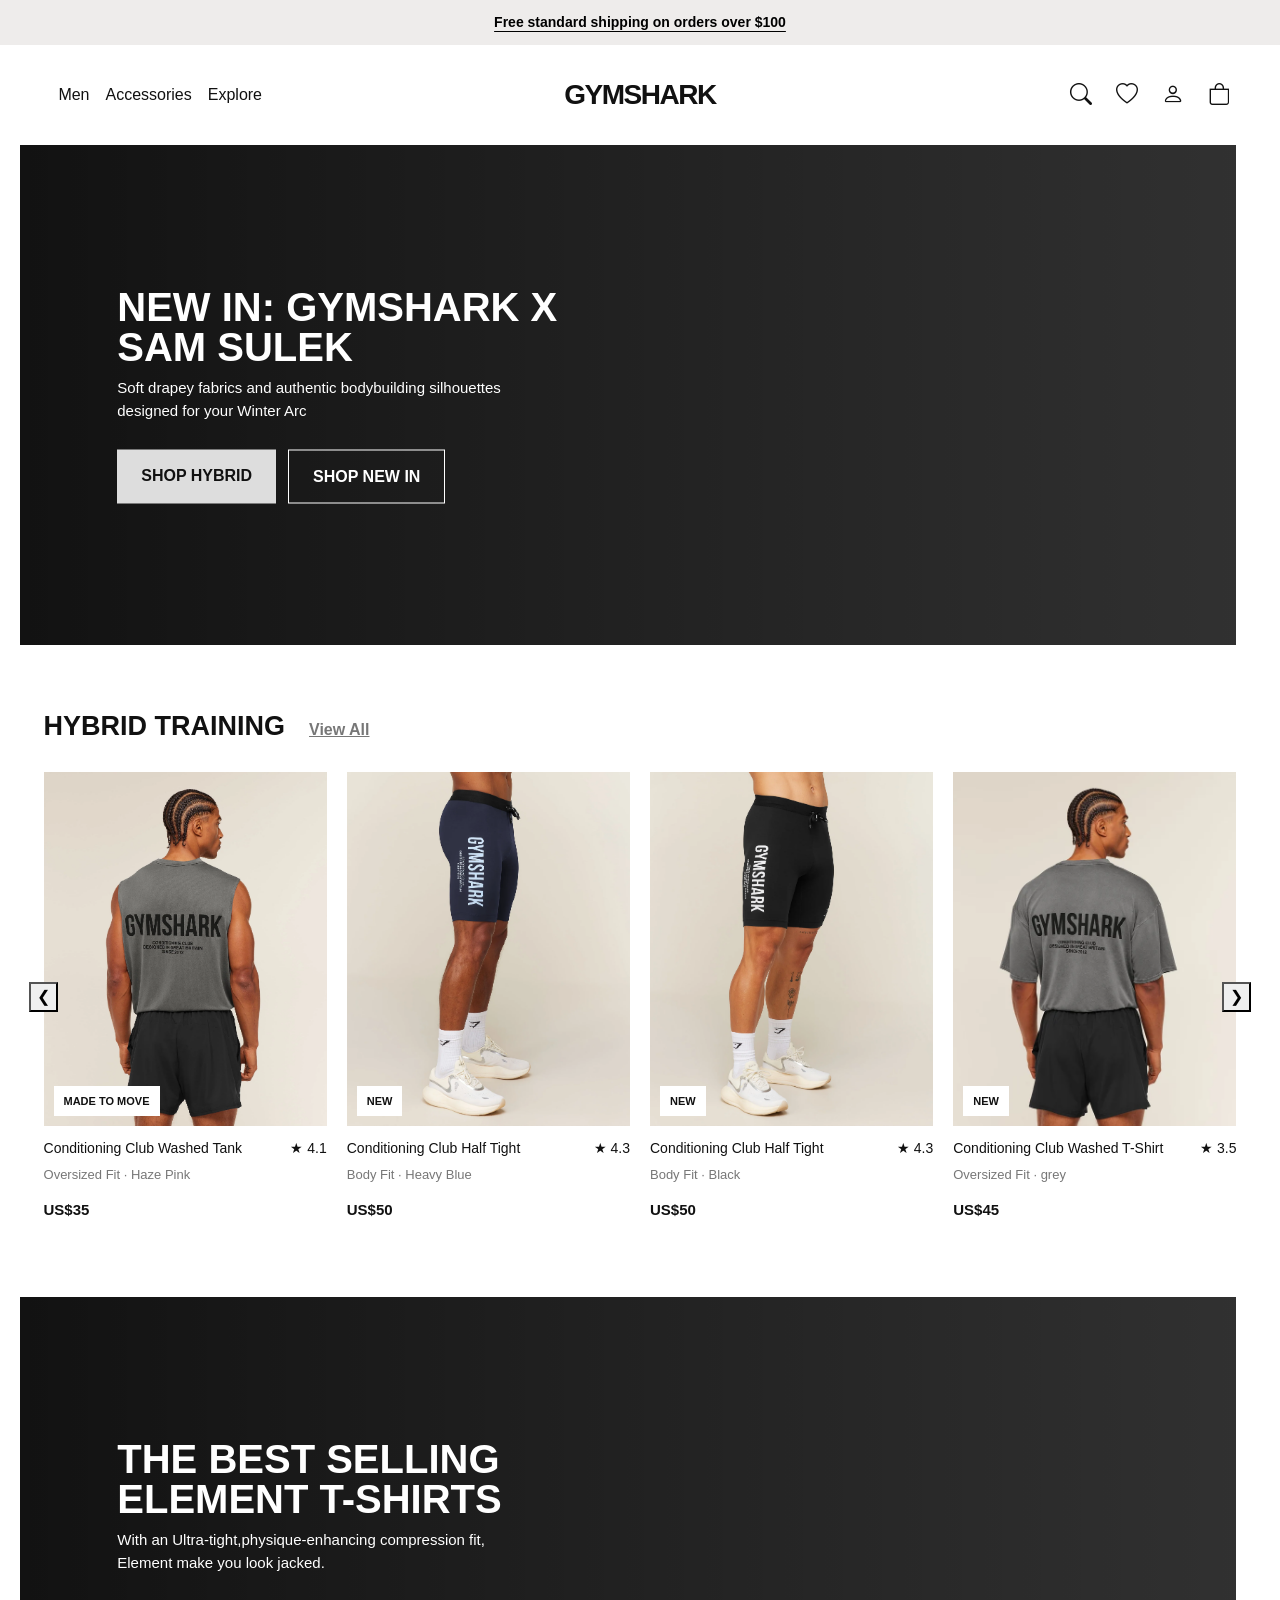
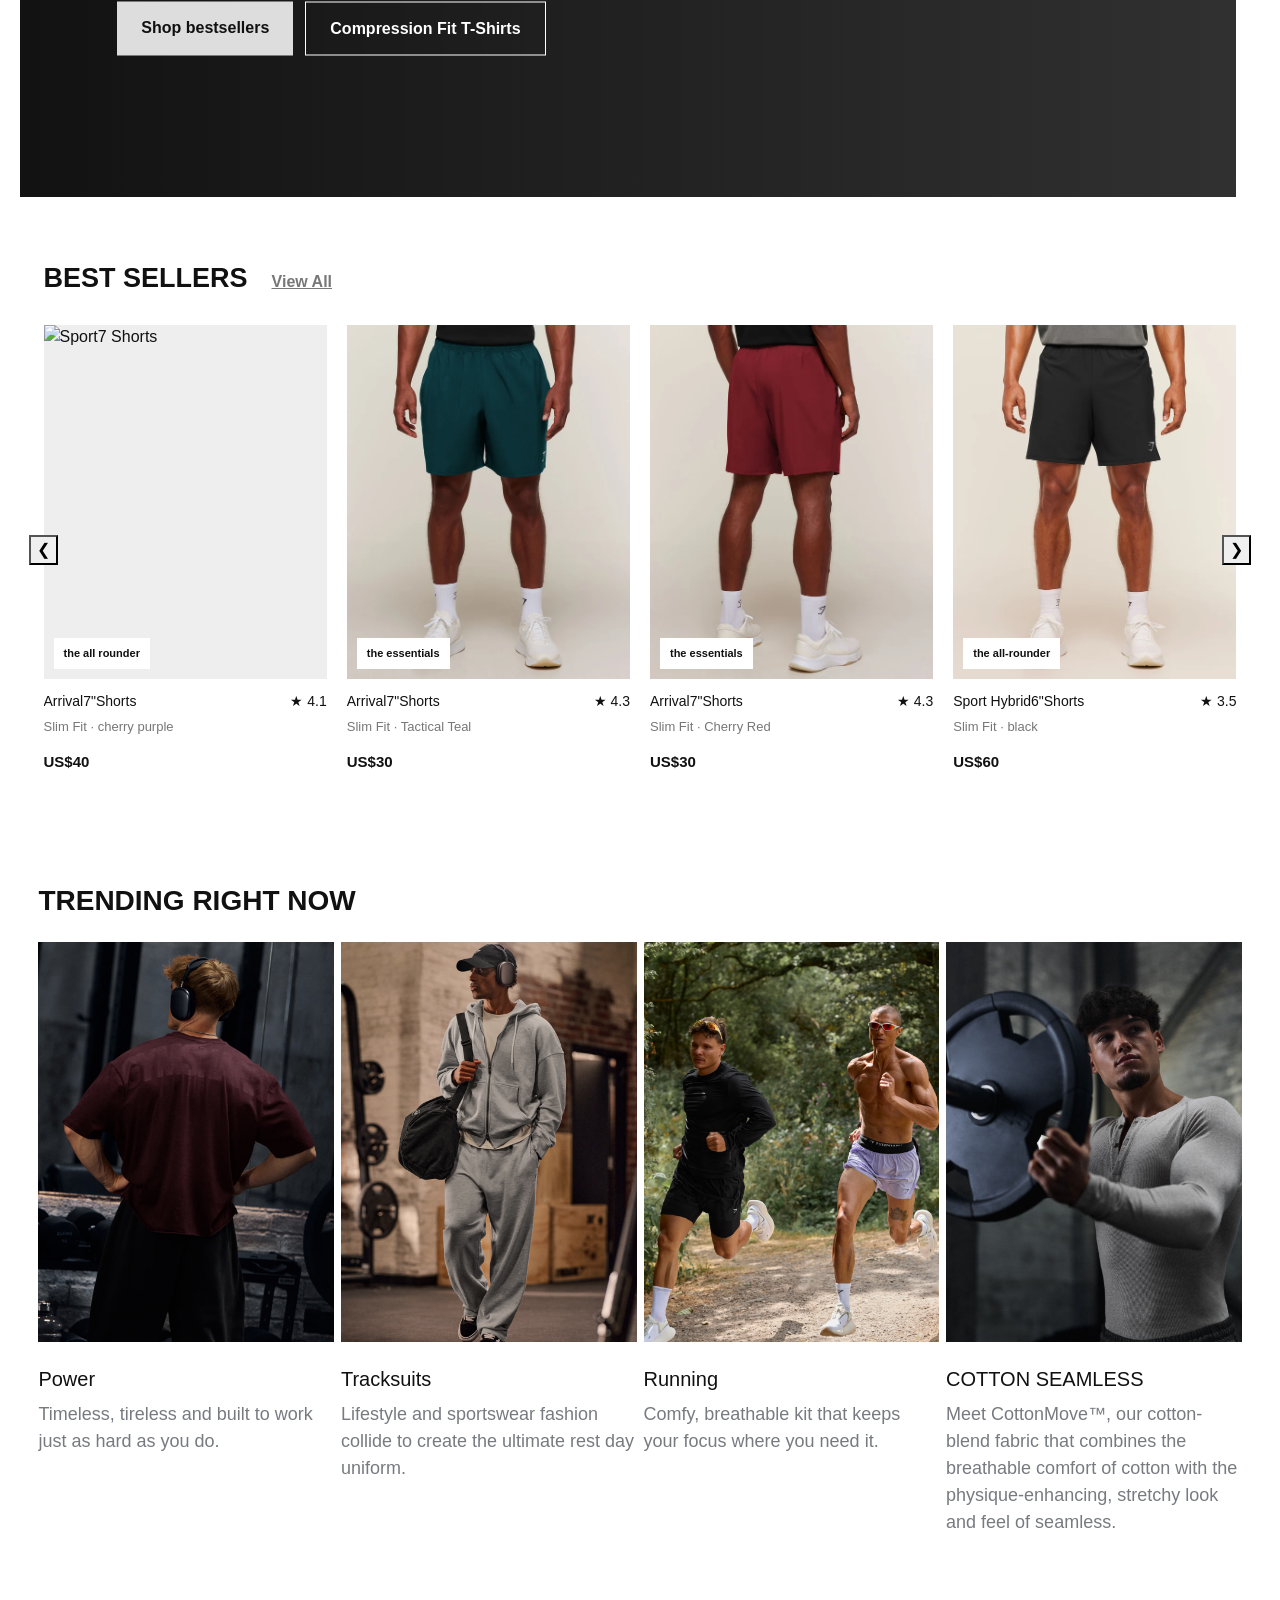
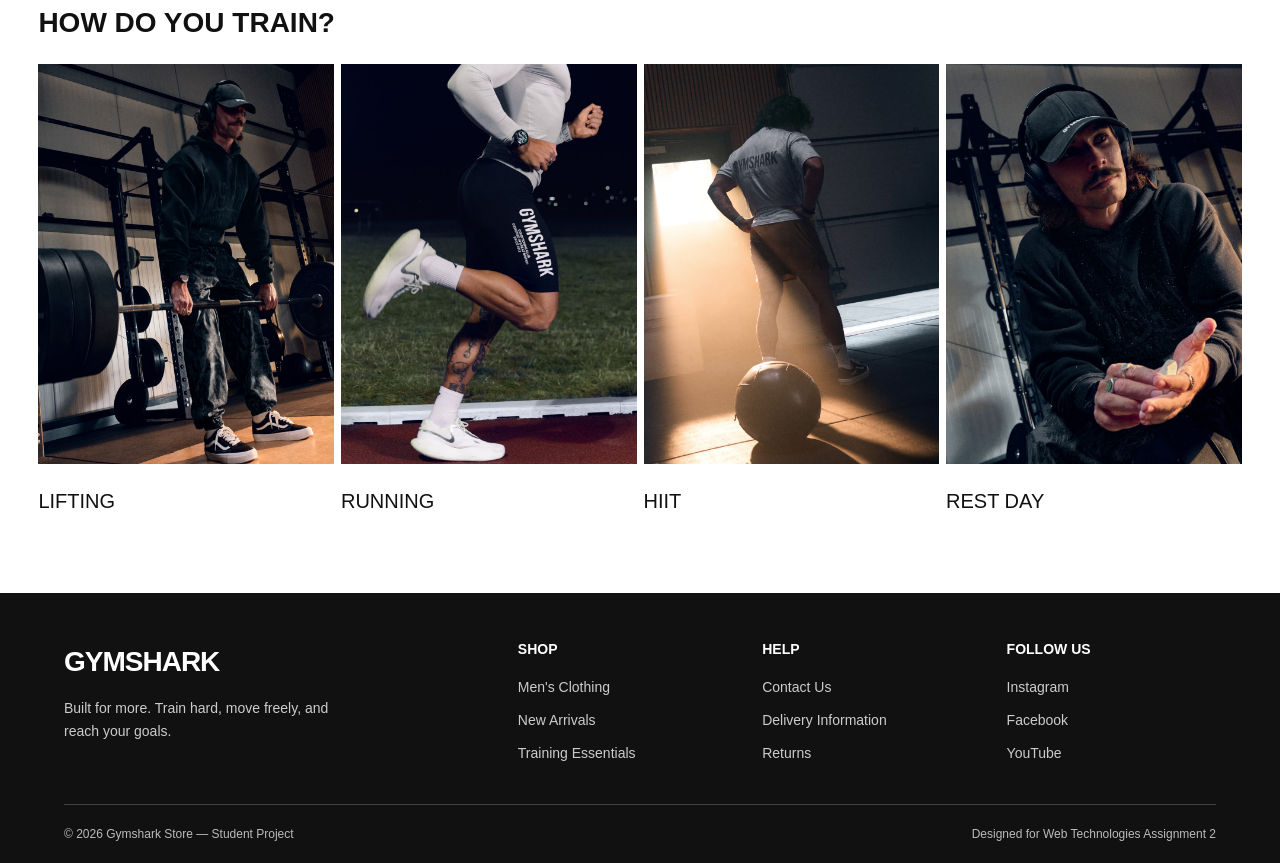
==== midterm/assignment-2/index.html @ ebf6a2c9 "midterm:baseline copy" ====
<!DOCTYPE html>
<html lang="en">
<head>
    <meta charset="UTF-8">
    <meta name="viewport" content="width=device-width, initial-scale=1.0">
    <title>Gymshark | Men's Training Clothing</title>

    <link rel="icon" type="image/png" href="images/logo.png">
    <link href="https://cdn.jsdelivr.net/npm/bootstrap@5.3.8/dist/css/bootstrap.min.css" rel="stylesheet">
    <link rel="stylesheet" href="https://cdn.jsdelivr.net/npm/bootstrap-icons@1.13.1/font/bootstrap-icons.min.css">
    <link rel="stylesheet" href="css/style.css">
</head>
<body>

    <div class="announcement-bar">
        <a href="#products">Free standard shipping on orders over $100</a>
    </div>
    
    <nav class="navbar navbar-expand-lg store-navbar">
        <div class="container-fluid navbar-layout">

            <button class="navbar-toggler menu-toggle" type="button"
                    data-bs-toggle="collapse" data-bs-target="#mainNavbar"
                    aria-controls="mainNavbar" aria-expanded="false"
                    aria-label="Toggle navigation">
                <span class="navbar-toggler-icon"></span>
            </button>

            <div class="collapse navbar-collapse nav-links" id="mainNavbar">
                <ul class="navbar-nav">
                    <li class="nav-item"><a class="nav-link" href="#products">Men</a></li>
                    <li class="nav-item"><a class="nav-link" href="#products">Accessories</a></li>
                    <li class="nav-item"><a class="nav-link" href="#footer">Explore</a></li>
                </ul>
            </div>

            <a class="navbar-brand store-logo" href="index.html">GYMSHARK</a>

            <div class="nav-icons">
                <a href="#products" aria-label="Search"><i class="bi bi-search"></i></a>
                <a href="#products" aria-label="Wishlist"><i class="bi bi-heart"></i></a>
                <a href="#footer" aria-label="Account"><i class="bi bi-person"></i></a>
                <a href="product.html" aria-label="Shopping bag"><i class="bi bi-bag"></i></a>
            </div>
        </div>
    </nav>


    <main>
        <section class="hero">
            <video class="hero-video" autoplay muted loop playsinline>
                 <source src="videos/Gymshark_Sam_Sulek_-_Hero_15s_-_2x3_-h264.mp4" type="video/mp4">
            </video>
            <div class="hero-content">
                <h1>NEW IN: GYMSHARK X SAM SULEK</h1>
                <p>Soft drapey fabrics and authentic bodybuilding silhouettes<br>designed for your Winter Arc</p>
                <div class="hero-buttons">
                    <a href="#products" class="hero-button">SHOP HYBRID</a>
                    <a href="#products" class="hero-button2">SHOP NEW IN</a>
                </div>
            </div>
        </section>

        <section class="hybrid-section" id="products">
            <div class="hybrid-heading">
                <div class="hybrid-title">
                    <h2>HYBRID TRAINING</h2>
                    <a href="#products">View All</a>
                </div>
            </div>
        <div class = "carousel-container">
            <button class="left-arrow"aria-label="previous products">
                &#10094;
                </button>
            <div class="hybrid-products">
                <article class="product-card">
                    <a href="product.html" class="product-link">
                        <div class="product-image">
                            <img src="images/product1.webp" alt="Men's training tank">
                            <span class="product-badge">MADE TO MOVE</span>
                        </div>
                        <div class="product-info">
                            <div class="product-name"><span>Conditioning Club Washed Tank</span><span>★ 4.1</span></div>
                            <p>Oversized Fit · Haze Pink</p>
                            <strong>US$35</strong>
                        </div>
                    </a>
                </article>

                <article class="product-card">
                    <a href="product.html" class="product-link">
                        <div class="product-image">
                            <img src="images/product3.webp" alt="Men's training shorts">
                            <span class="product-badge">NEW</span>
                        </div>
                        <div class="product-info">
                            <div class="product-name"><span>Conditioning Club Half Tight</span><span>★ 4.3</span></div>
                            <p>Body Fit · Heavy Blue</p>
                            <strong>US$50</strong>
                        </div>
                    </a>
                </article>

                <article class="product-card">
                    <a href="product.html" class="product-link">
                        <div class="product-image">
                            <img src="images/product2.webp" alt="Men's black training shorts">
                            <span class="product-badge">NEW</span>
                        </div>
                        <div class="product-info">
                            <div class="product-name"><span>Conditioning Club Half Tight</span><span>★ 4.3</span></div>
                            <p>Body Fit · Black</p>
                            <strong>US$50</strong>
                        </div>
                    </a>
                </article>

                <article class="product-card">
                    <a href="product.html" class="product-link">
                        <div class="product-image">
                            <img src="images/product4.webp" alt="Men's training T-shirt">
                            <span class="product-badge">NEW</span>
                        </div>
                        <div class="product-info">
                            <div class="product-name"><span>Conditioning Club Washed T-Shirt</span><span>★ 3.5</span></div>
                            <p>Oversized Fit · grey</p>
                            <strong>US$45</strong>
                        </div>
                    </a>
                </article>

                <article class="product-card">
                    <a href="product.html" class="product-link">
                        <div class="product-image">
                            <img src="images/product5.webp" alt="Men's long sleeve training shirt">
                            <span class="product-badge">NEW</span>
                        </div>
                        <div class="product-info">
                            <div class="product-name"><span>Conditioning Club Long Sleeve</span><span>★ 4.0</span></div>
                            <p>Oversized Fit · Strong pink</p>
                            <strong>US$50</strong>
                        </div>
                    </a>
                </article>

                <article class="product-card">
                    <a href="product.html" class="product-link">
                        <div class="product-image">
                            <img src="images/product6.webp" alt="Men's training hoodie">
                            <span class="product-badge">BESTSELLER</span>
                        </div>
                        <div class="product-info">
                            <div class="product-name"><span>Everyday Training Hoodie</span><span>★ 4.5</span></div>
                            <p>Regular Fit · Blue</p>
                            <strong>US$60</strong>
                        </div>
                    </a>
                </article>

                <article class="product-card">
                    <a href="product.html" class="product-link">
                        <div class="product-image">
                            <img src="images/product7.webp" alt="Men's training joggers">
                            <span class="product-badge">NEW</span>
                        </div>
                        <div class="product-info">
                            <div class="product-name"><span>Rest Day Training Joggers</span><span>★ 4.2</span></div>
                            <p>Slim Fit · Sand</p>
                            <strong>US$55</strong>
                        </div>
                    </a>
                </article>

                <article class="product-card">
                    <a href="product.html" class="product-link">
                        <div class="product-image">
                            <img src="images/product8.webp" alt="Men's performance training top">
                            <span class="product-badge">NEW</span>
                        </div>
                        <div class="product-info">
                            <div class="product-name"><span>Performance Training Top</span><span>★ 4.4</span></div>
                            <p>Regular Fit · Charcoal</p>
                            <strong>US$40</strong>
                        </div>
                    </a>
                </article>
            </div>
            <button class = "right-arrow" aria-label="Next products">
                &#10095;
            </button>
        </div>
        </section>

        <section class="hero">
            <video class="hero-video" autoplay muted loop playsinline>
                 <source src="videos/NOVEMBER_BEST_SELLERS_VID_5_13s__MOBILE_BANNER.mp4"video/mp4">
            </video>
            <div class="hero-content">
                <h1>THE BEST SELLING ELEMENT T-SHIRTS</h1>
                <p>With an Ultra-tight,physique-enhancing compression fit,<br>Element make you look jacked.</p>
                <div class="hero-buttons">
                    <a href="#products" class="hero-button">Shop bestsellers</a>
                    <a href="#products" class="hero-button2">Compression Fit T-Shirts</a>
                </div>
            </div>
        </section>

        <section class="hybrid-section" id="products">
            <div class="hybrid-heading">
                <div class="hybrid-title">
                    <h2>BEST SELLERS</h2>
                    <a href="#products">View All</a>
                </div>
            </div>
        <div class = "carousel-container">
            <button class="left-arrow"aria-label="previous products">
                &#10094;
                </button>
            <div class="hybrid-products">
                <article class="product-card">
                    <a href="product.html" class="product-link">
                        <div class="product-image">
                            <img src="images/C2product1.webp" alt="Sport7 Shorts">
                            <span class="product-badge">the all rounder</span>
                        </div>
                        <div class="product-info">
                            <div class="product-name"><span>Arrival7"Shorts</span><span>★ 4.1</span></div>
                            <p>Slim Fit · cherry purple</p>
                            <strong>US$40</strong>
                        </div>
                    </a>
                </article>

                <article class="product-card">
                    <a href="product.html" class="product-link">
                        <div class="product-image">
                            <img src="images/c2product2.webp" alt="Arrival7 shorts">
                            <span class="product-badge">the essentials</span>
                        </div>
                        <div class="product-info">
                            <div class="product-name"><span>Arrival7"Shorts</span><span>★ 4.3</span></div>
                            <p>Slim Fit · Tactical Teal</p>
                            <strong>US$30</strong>
                        </div>
                    </a>
                </article>

                <article class="product-card">
                    <a href="product.html" class="product-link">
                        <div class="product-image">
                            <img src="images/c2product3.webp" alt="Men's red training shorts">
                            <span class="product-badge">the essentials</span>
                        </div>
                        <div class="product-info">
                            <div class="product-name"><span>Arrival7"Shorts</span><span>★ 4.3</span></div>
                            <p>Slim Fit · Cherry Red</p>
                            <strong>US$30</strong>
                        </div>
                    </a>
                </article>

                <article class="product-card">
                    <a href="product.html" class="product-link">
                        <div class="product-image">
                            <img src="images/c2product4.webp" alt="Men's black shorts">
                            <span class="product-badge">the all-rounder</span>
                        </div>
                        <div class="product-info">
                            <div class="product-name"><span>Sport Hybrid6"Shorts</span><span>★ 3.5</span></div>
                            <p>Slim Fit · black</p>
                            <strong>US$60</strong>
                        </div>
                    </a>
                </article>

                <article class="product-card">
                    <a href="product.html" class="product-link">
                        <div class="product-image">
                            <img src="images/c2product5.webp" alt="Men's long sleeve training shirt">
                            <span class="product-badge">max airflow</span>
                        </div>
                        <div class="product-info">
                            <div class="product-name"><span>Conditioning Club 4"Shorts</span><span>★ 4.0</span></div>
                            <p>Slim Fit · Black</p>
                            <strong>US$55</strong>
                        </div>
                    </a>
                </article>

                <article class="product-card">
                    <a href="product.html" class="product-link">
                        <div class="product-image">
                            <img src="images/c2product6.webp" alt="Men's training shirt">
                            <span class="product-badge">for running</span>
                        </div>
                        <div class="product-info">
                            <div class="product-name"><span>Running T-Shirt</span><span>★ 4.5</span></div>
                            <p>Regular Fit · Black</p>
                            <strong>US$60</strong>
                        </div>
                    </a>
                </article>

                <article class="product-card">
                    <a href="product.html" class="product-link">
                        <div class="product-image">
                            <img src="images/c2product7.webp" alt="Men's training tank">
                            <span class="product-badge">Made for Lifting</span>
                        </div>
                        <div class="product-info">
                            <div class="product-name"><span>Geo Seamless Tank</span><span>★ 4.2</span></div>
                            <p>Slim Fit · Black</p>
                            <strong>US$40</strong>
                        </div>
                    </a>
                </article>

                <article class="product-card">
                    <a href="product.html" class="product-link">
                        <div class="product-image">
                            <img src="images/c2product8.webp" alt="Men's performance training top">
                            <span class="product-badge">NEW</span>
                        </div>
                        <div class="product-info">
                            <div class="product-name"><span>Train T-Shirt</span><span>★ 4.4</span></div>
                            <p>Boxy Fit · White</p>
                            <strong>US$30</strong>
                        </div>
                    </a>
                </article>
            </div>
            <button class = "right-arrow" aria-label="Next products">
                &#10095;
            </button>
        </div>
        </section>

        
        <section class="trending-section">
            <h2>TRENDING RIGHT NOW</h2>
        
            <div class="trending-grid">
                <div class="trending-card">
                    <img src="images/c3img1.avif" alt="Gym training">
                    <h3>Power</h3>
                    <p>Timeless, tireless and built to work just as hard as you do.</p>
                </div>
            
                <div class="trending-card">
                    <img src="images/c3img2.avif" alt="Tracksuit outfit">
                    <h3>Tracksuits</h3>
                    <p>Lifestyle and sportswear fashion collide to create the ultimate rest day uniform.</p>
                </div>
            
                <div class="trending-card">
                    <img src="images/c3img3.avif" alt="Running outdoors">
                    <h3>Running</h3>
                    <p>Comfy, breathable kit that keeps your focus where you need it.</p>
                </div>
            
                <div class="trending-card">
                    <img src="images/c3img4.avif" alt="Seamless training clothes">
                    <h3>COTTON SEAMLESS</h3>
                    <p>Meet CottonMove™, our cotton-blend fabric that combines the breathable comfort of cotton with the physique-enhancing,
                     stretchy look and feel of seamless.</p>
                </div>
            </div>
        </section>

                <section class="trending-section">
            <h2>HOW DO YOU TRAIN?</h2>
        
            <div class="trending-grid">
                <div class="trending-card">
                    <img src="images/c4img1.avif" alt="Gym training">
                    <h3>LIFTING</h3>
                </div>
            
                <div class="trending-card">
                    <img src="images/c4img2.avif" alt="Tracksuit outfit">
                    <h3>RUNNING</h3>
            
                </div>
            
                <div class="trending-card">
                    <img src="images/c4img3.avif" alt="soccer player">
                    <h3>HIIT</h3>
                    
                </div>
            
                <div class="trending-card">
                    <img src="images/c4img4.avif" alt="Seamless training clothes">
                    <h3>REST DAY</h3>
                    
                </div>
            </div>
        </section>
    </main>

    <footer class="site-footer" id="footer">
        <div class="footer-top">
            <div class="footer-brand">
                <a href="index.html" class="footer-logo">GYMSHARK</a>
                <p>Built for more. Train hard, move freely, and reach your goals.</p>
            </div>

            <div class="footer-column">
                <h3>SHOP</h3>
                <a href="#products">Men's Clothing</a>
                <a href="#products">New Arrivals</a>
                <a href="#products">Training Essentials</a>
            </div>

            <div class="footer-column">
                <h3>HELP</h3>
                <a href="#footer">Contact Us</a>
                <a href="#footer">Delivery Information</a>
                <a href="#footer">Returns</a>
            </div>

            <div class="footer-column">
                <h3>FOLLOW US</h3>
                <a href="https://www.instagram.com/gymshark/" target="_blank" rel="noopener noreferrer">Instagram</a>
                <a href="https://www.facebook.com/Gymshark/" target="_blank" rel="noopener noreferrer">Facebook</a>
                <a href="https://www.youtube.com/user/GymSharkTV" target="_blank" rel="noopener noreferrer">YouTube</a>
            </div>
        </div>

        <div class="footer-bottom">
            <span>© 2026 Gymshark Store — Student Project</span>
            <span>Designed for Web Technologies Assignment 2</span>
        </div>
    </footer>

    <script src="https://cdn.jsdelivr.net/npm/bootstrap@5.3.8/dist/js/bootstrap.bundle.min.js"></script>
    <script src="js/script.js"></script>
</body>
</html>
---- midterm/assignment-2/css/style.css ----
/* General */
* { box-sizing: border-box; }

body {
    margin: 0;
    font-family: Arial, Helvetica, sans-serif;
    color: #111;
}

a { color: inherit; }
img { max-width: 100%; }

/* Announcement bar */
.announcement-bar {
    padding: 12px 10px;
    background: #eeeceb;
    text-align: center;
    font-size: 14px;
    font-weight: 600;
   
}

.announcement-bar a {
    color: #000;
    text-underline-offset: 4px;
}

/* Navbar */


.store-navbar {
    position: relative;
    z-index: 10;
    min-height: 100px;
    padding: 0 3%;
    background: #fff;
}

.navbar-layout {
    position: relative;
    display: flex;
    align-items: center;
    justify-content: space-between;
    min-height: 100px;
}

.nav-links, .nav-icons { flex: 1; }

.store-navbar .nav-link {
    padding: 12px 14px;
    color: #111;
    font-size: 16px;
    font-weight: 500;
}

.store-navbar .nav-link:hover { text-decoration: underline; }

.store-logo {
    position: absolute;
    left: 50%;
    margin: 0;
    transform: translateX(-50%);
    color: #111;
    font-size: 28px;
    font-weight: 900;
    letter-spacing: -1.5px;
}

.nav-icons {
    display: flex;
    align-items: center;
    justify-content: flex-end;
    gap: 24px;
}

.nav-icons a {
    color: #111;
    font-size: 22px;
    line-height: 1;
}

.menu-toggle {
    padding: 5px;
    border: none;
    box-shadow: none !important;
}

/* Hero */
.hero {
    position: relative;
    width: 95%;
    height: 500px;
    overflow: hidden;
    background: #333;
    margin: 0 20px;
    margin-bottom: 20px;
}

.hero-image, .hero-video {
    position: absolute;
    inset: 0;
    display: block;
    width: 100%;
    height: 100%;
    object-fit: cover;
}

.hero-image { object-position: center; }
.hero-video { object-position: center 30%; }

.hero::after {
    position: absolute;
    z-index: 1;
    inset: 0;
    content: "";
    background: linear-gradient(90deg, rgba(0, 0, 0, 0.65), rgba(0, 0, 0, 0.05));
    pointer-events: none;
}

.hero-content {
    position: absolute;
    z-index: 2;
    top: 50%;
    left: 8%;
    max-width: 520px;
    transform: translateY(-50%);
    color: #fff;
}

.hero-content h1 {
    margin-bottom: 10px;
    font-size: clamp(35px, 5vw, 40px);
    font-weight: 900;
    line-height: 1;
}

.hero-content p {
    margin-bottom: 28px;
    font-size: 15px;
}

.hero-buttons {
    display: flex;
    flex-wrap: wrap;
    gap: 12px;
}

.hero-button {
    display: inline-block;
    padding: 14px 24px;
    background: #ffffff;
    color: #101010;
    text-align: center;
    text-decoration: none;
    font-weight: 700;
    transition: background-color 0.2s;
}
.hero-button2 {
    display: inline-block;
    border-color: #eee;
    border: 1px solid white;
    padding: 14px 24px;
    background: #ffffff00;
    color: #ffffff;
    text-align: center;
    text-decoration: none;
    font-weight: 700;
    transition: background-color 0.2s;
}
.hero-button,.hero-button2:hover {
    background: #ddd;
    color: #111;
}

/* Product carousel */
.hybrid-section { padding: 45px 3.4%;margin-bottom: 30px; }

.hybrid-heading {
    display: flex;
    align-items: center;
    justify-content: space-between;
    margin-bottom: 30px;
}

.hybrid-title {
    display: flex;
    align-items: baseline;
    gap: 24px;
}

.hybrid-title h2 {
    margin: 0;
    font-size: 27px;
    font-weight: 800;
}

.hybrid-title a {
    color: #777;
    font-size: 16px;
    font-weight: 600;
    text-decoration: underline;
}

.carousel-container { position: relative; }

.hybrid-products {
    display: grid;
    grid-auto-flow: column;
    grid-auto-columns: calc((100% - 60px) / 4);
    gap: 20px;
    overflow-x: auto;
    scroll-behavior: smooth;
    scroll-snap-type: x mandatory;
    scrollbar-width: none;
}

.hybrid-products::-webkit-scrollbar { display: none; }

.product-card {
    min-width: 0;
    scroll-snap-align: start;
}

.left-arrow, .right-arrow {
    position: absolute;
    top: 50%;
    z-index: 3;
    transform: translateY(-50%);
}

.left-arrow { left: -15px; }
.right-arrow { right: -15px; }

/* Product cards */
.product-link {
    display: block;
    color: inherit;
    text-decoration: none;
}

.product-image {
    position: relative;
    overflow: hidden;
    background: #eee;
}

.product-image img {
    display: block;
    width: 100%;
    aspect-ratio: 4 / 5;
    object-fit: cover;
    transition: transform 0.3s;
}

.product-link:hover .product-image img { transform: scale(1.03); }

.product-badge {
    position: absolute;
    bottom: 10px;
    left: 10px;
    padding: 7px 10px;
    background: #fff;
    color: #111;
    font-size: 11px;
    font-weight: 700;
}

.product-info { padding-top: 12px; }

.product-name {
    display: flex;
    align-items: flex-start;
    justify-content: space-between;
    gap: 8px;
    font-size: 14px;
    line-height: 1.45;
}

.product-name span:last-child { white-space: nowrap; }

.product-info p {
    margin: 6px 0 14px;
    color: #777;
    font-size: 13px;
    line-height: 1.5;
}

.product-info strong {
    font-size: 15px;
    font-weight: 700;
}
/* Trending section*/

.trending-section {
    padding: 35px 3%;
}

.trending-section h2 {
    font-size: 28px;
    font-weight: 700;
    margin-bottom: 24px;
}

.trending-grid {
    display: grid;
    grid-template-columns: repeat(4, 1fr);
    gap: 7px;
}

.trending-card img {
    width: 100%;
    height: 400px;
    object-fit: cover;
    display: block;
}

.trending-card h3 {
    font-size: 20px;
    margin-top: 25px;
    margin-bottom: 10px;
}

.trending-card p {
    font-size: 18px;
    font-weight: 500;
    color: #777b80;
    line-height: 1.5;
    margin: 0;
}

@media (max-width: 768px) {
    .trending-grid {
        grid-template-columns: repeat(2, 1fr);
        gap: 20px 10px;
    }

    .trending-card img {
        height: 350px;
    }

    .trending-section h2 {
        font-size: 23px;
    }

    .trending-card h3 {
        font-size: 17px;
        margin-top: 12px;
    }

    .trending-card p {
        font-size: 14px;
    }
}


/* Footer */
.site-footer {
    margin-top: 35px;
    padding: 48px 5% 20px;
    background: #111;
    color: #fff;
}

.footer-top {
    display: grid;
    grid-template-columns: 2fr 1fr 1fr 1fr;
    gap: 35px;
    padding-bottom: 40px;
}

.footer-logo {
    display: inline-block;
    margin-bottom: 14px;
    color: #fff;
    font-size: 28px;
    font-weight: 900;
    letter-spacing: -1px;
    text-decoration: none;
}

.footer-brand p {
    max-width: 300px;
    color: #ccc;
    font-size: 14px;
    line-height: 1.7;
}

.footer-column {
    display: flex;
    flex-direction: column;
    align-items: flex-start;
    gap: 12px;
}

.footer-column h3 {
    margin: 0 0 8px;
    font-size: 14px;
    font-weight: 800;
}

.footer-column a {
    color: #ccc;
    font-size: 14px;
    text-decoration: none;
}

.footer-column a:hover {
    color: #fff;
    text-decoration: underline;
}

.footer-bottom {
    display: flex;
    justify-content: space-between;
    gap: 15px;
    padding-top: 20px;
    border-top: 1px solid #444;
    color: #bbb;
    font-size: 12px;
}

/* Product detail page */
.product-detail {
    max-width: 1400px;
    margin: 0 auto;
    padding: 25px 5% 60px;
    margin-bottom: 30px;
}

.product-breadcrumb {
    margin-bottom: 25px;
    color: #777;
    font-size: 13px;
}

.product-breadcrumb a {
    color: #555;
    text-decoration: none;
}

.product-breadcrumb a:hover { text-decoration: underline; }

.detail-layout {
    display: grid;
    grid-template-columns: minmax(0, 1.2fr) minmax(300px, 0.8fr);
    align-items: start;
    gap: 6%;
}

.detail-image img {
    display: block;
    width: 100%;
    height: auto;
    background: #eee;
}

.detail-info { padding-top: 10px; }

.detail-label {
    font-size: 12px;
    font-weight: 700;
    letter-spacing: 1px;
}

.detail-info h1 {
    margin: 12px 0;
    font-size: clamp(27px, 3vw, 38px);
    font-weight: 800;
    line-height: 1.15;
}

.detail-rating {
    margin: 15px 0;
    font-size: 14px;
}

.detail-rating span { color: #777; }

.detail-price {
    margin: 18px 0;
    font-size: 21px;
    font-weight: 700;
}

.detail-description {
    color: #555;
    font-size: 15px;
    line-height: 1.7;
}

.detail-option { margin-top: 28px; }

.detail-option label {
    display: block;
    margin-bottom: 10px;
    font-size: 14px;
    font-weight: 700;
}

.detail-option select {
    padding: 13px;
    border-radius: 0;
}

.detail-cart-button {
    width: 100%;
    margin-top: 18px;
    padding: 16px;
    border: 1px solid #111;
    background: #111;
    color: #fff;
    font-weight: 700;
    cursor: pointer;
}

.detail-cart-button:hover { background: #333; }

.detail-benefits {
    margin-top: 25px;
    padding-top: 18px;
    border-top: 1px solid #ddd;
}

.detail-benefits p {
    margin-bottom: 14px;
    font-size: 14px;
}

.detail-benefits i { margin-right: 10px; }

.detail-description-block {
    margin-top: 30px;
    padding-top: 20px;
    border-top: 1px solid #ddd;
}

.detail-description-block h2 {
    font-size: 19px;
    font-weight: 800;
}

.detail-description-block p {
    color: #555;
    font-size: 14px;
    line-height: 1.7;
}

/* Tablet and smaller desktop */
@media (max-width: 1000px) {
    .footer-top { grid-template-columns: repeat(2, minmax(0, 1fr)); }
}

/* Bootstrap mobile navbar */
@media (max-width: 991.98px) {
    .store-navbar, .navbar-layout { min-height: 75px; }
    .navbar-layout { flex-wrap: nowrap; }
    .menu-toggle { flex: 0 0 auto; }
    .store-logo { font-size: 23px; }

    .nav-icons {
        flex: 0 0 auto;
        gap: 15px;
    }

    .nav-icons a { font-size: 20px; }

    .nav-icons a:nth-child(2),
    .nav-icons a:nth-child(3) { display: none; }

    .nav-links {
        position: absolute;
        top: 100%;
        left: -3.2%;
        width: 106.4%;
        padding: 12px 20px;
        border-top: 1px solid #eee;
        background: #fff;
    }

    .store-navbar .nav-link { padding: 12px 8px; }
    .hybrid-products { grid-auto-columns: calc((100% - 20px) / 2); }

    .detail-layout {
        grid-template-columns: 1fr;
        gap: 30px;
    }

    .detail-info { padding-top: 0; }
    .product-detail { padding: 20px 4% 40px; }
}

/* Mobile */
@media (max-width: 768px) {
    .hero { height: 480px; }

    .hero-content {
        right: 6%;
        left: 6%;
    }

    .hero-content p { font-size: 16px; }
    .hybrid-section { padding: 35px 4%; }

    .product-name {
        flex-direction: column;
        font-size: 13px;
    }

    .product-info p {
        margin-bottom: 10px;
        font-size: 12px;
    }

    .product-info strong { font-size: 14px; }
}

/* Small mobile */
@media (max-width: 600px) {
    .hybrid-products {
        grid-auto-columns: 80%;
        gap: 10px;
    }

    .hybrid-title {
        flex-wrap: wrap;
        gap: 8px 14px;
    }

    .hybrid-title h2 { font-size: 21px; }
    .hybrid-title a { font-size: 14px; }

    .footer-top {
        grid-template-columns: repeat(2, minmax(0, 1fr));
        gap: 30px 20px;
    }

    .footer-bottom { flex-direction: column; }
}

/* Very small phones */
@media (max-width: 400px) {
    .hero-buttons {
        flex-direction: column;
        align-items: flex-start;
    }

    .hero-button { padding: 12px 18px; }
    .store-logo { font-size: 19px; }
    .nav-icons { gap: 10px; }
}
.store-navbar{
    position: sticky;
    top: 0;
    z-index: 1020;
    background-color: white;
}
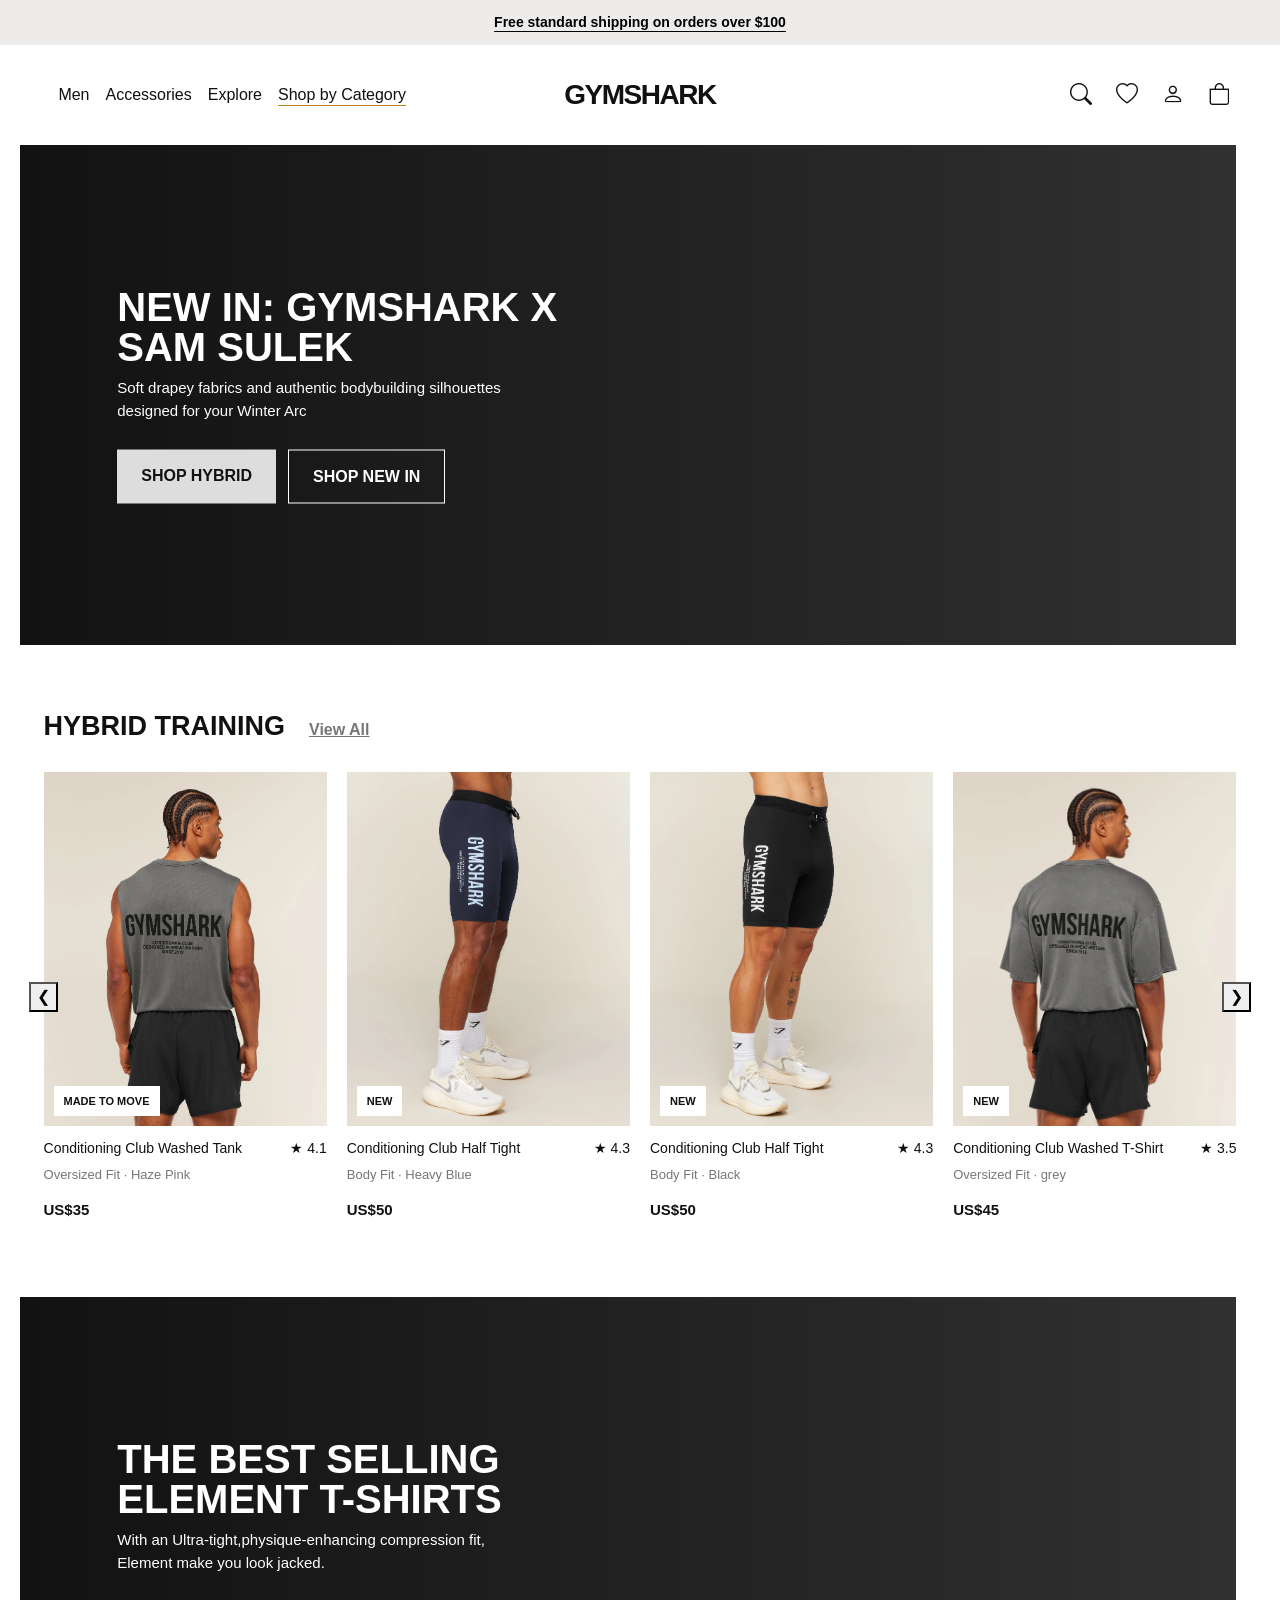
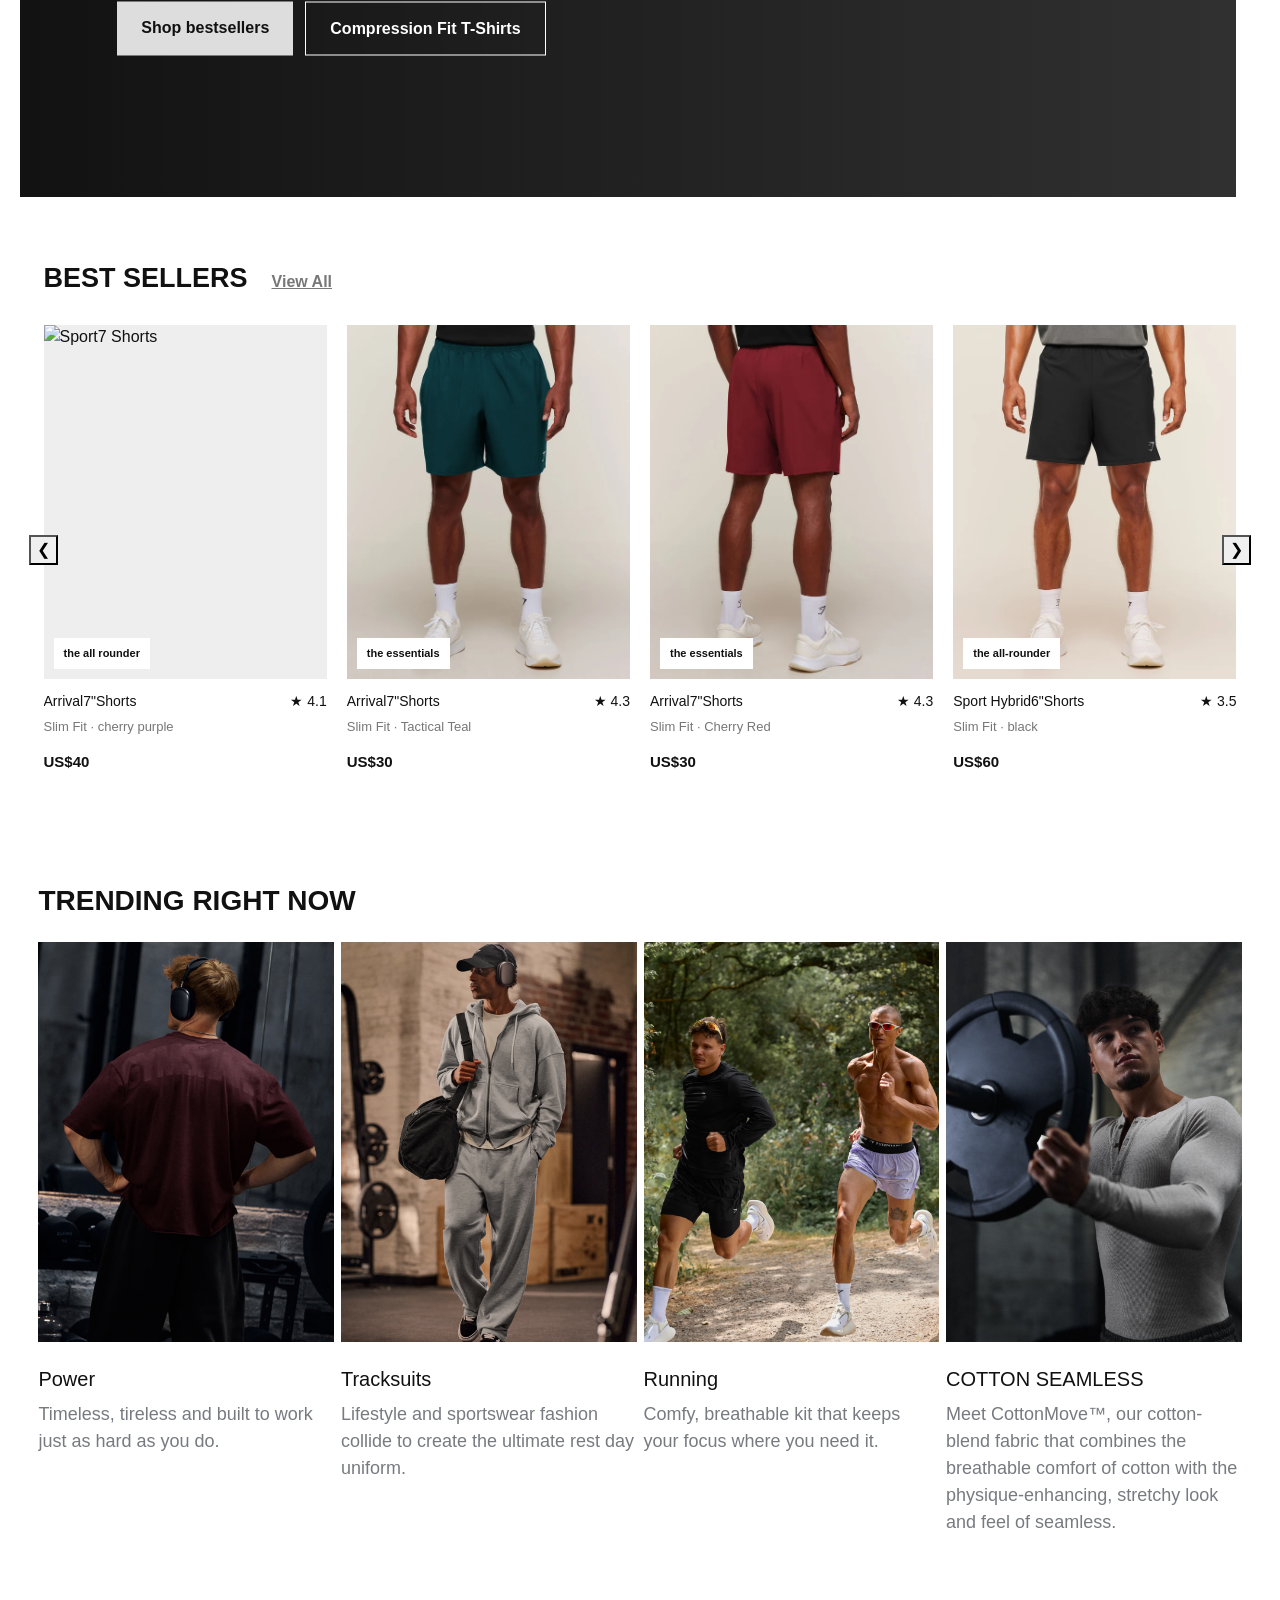
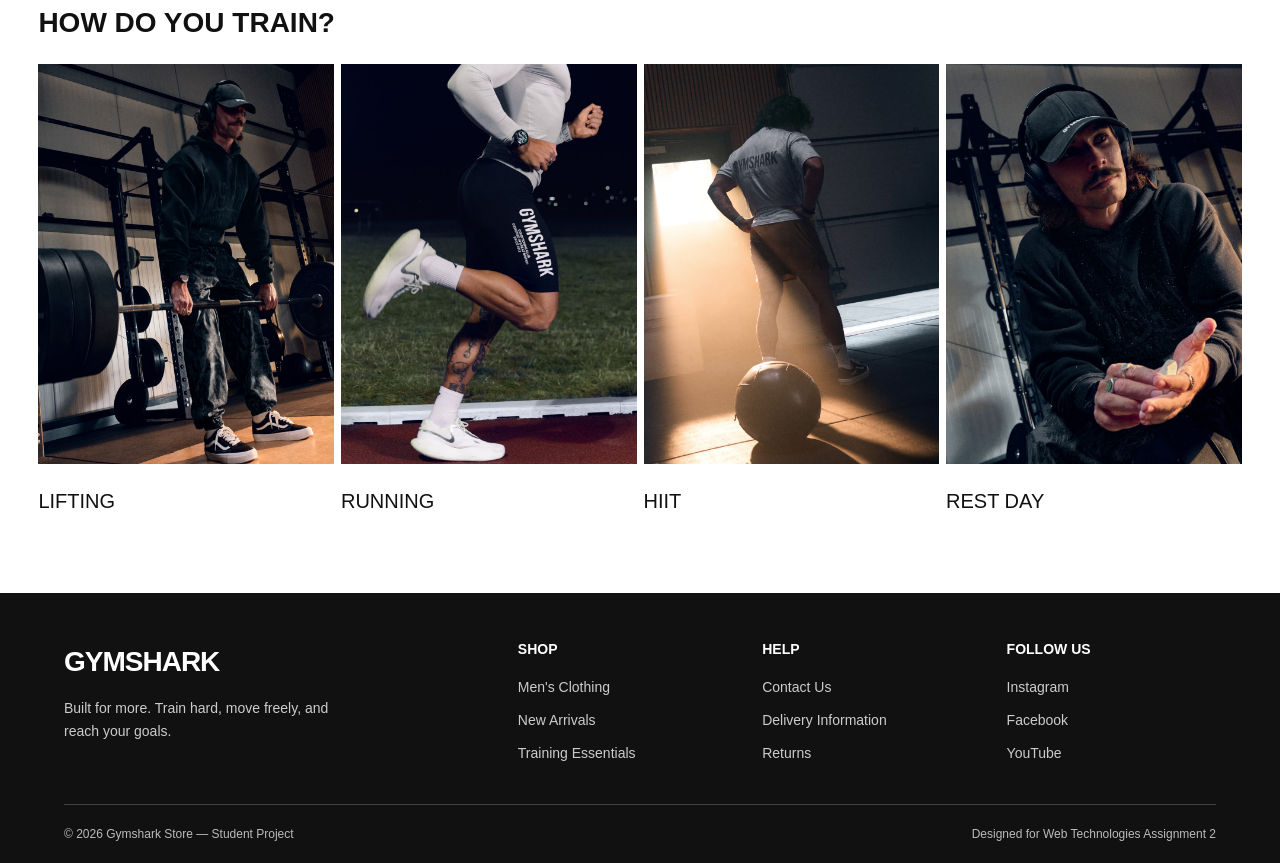
==== commit afe8e84e: "completed task 1 mega menu" ====
--- a/midterm/assignment-2/index.html
+++ b/midterm/assignment-2/index.html
@@ -17,34 +17,154 @@
         <a href="#products">Free standard shipping on orders over $100</a>
     </div>
     
-    <nav class="navbar navbar-expand-lg store-navbar">
-        <div class="container-fluid navbar-layout">
-
-            <button class="navbar-toggler menu-toggle" type="button"
-                    data-bs-toggle="collapse" data-bs-target="#mainNavbar"
-                    aria-controls="mainNavbar" aria-expanded="false"
-                    aria-label="Toggle navigation">
-                <span class="navbar-toggler-icon"></span>
-            </button>
-
-            <div class="collapse navbar-collapse nav-links" id="mainNavbar">
-                <ul class="navbar-nav">
-                    <li class="nav-item"><a class="nav-link" href="#products">Men</a></li>
-                    <li class="nav-item"><a class="nav-link" href="#products">Accessories</a></li>
-                    <li class="nav-item"><a class="nav-link" href="#footer">Explore</a></li>
+ <nav class="navbar navbar-expand-lg store-navbar">
+    <div class="container-fluid navbar-layout">
+
+        <button class="navbar-toggler menu-toggle" type="button"
+                data-bs-toggle="collapse" data-bs-target="#mainNavbar"
+                aria-controls="mainNavbar" aria-expanded="false"
+                aria-label="Toggle navigation">
+            <span class="navbar-toggler-icon"></span>
+        </button>
+
+        <div class="collapse navbar-collapse nav-links" id="mainNavbar">
+            <ul class="navbar-nav">
+                <li class="nav-item">
+                    <a class="nav-link" href="#products">Men</a>
+                </li>
+                <li class="nav-item">
+                    <a class="nav-link" href="#products">Accessories</a>
+                </li>
+                <li class="nav-item">
+                    <a class="nav-link" href="#footer">Explore</a>
+                </li>
+
+                <!-- Desktop mega-menu -->
+                <li class="nav-item category-mega">
+                    <a class="nav-link category-trigger" href="#categories">
+                        Shop by Category
+                    </a>
+
+                    <div class="mega-panel">
+                        <div class="mega-column">
+                            <h3>Men's Clothing</h3>
+                            <ul>
+                                <li><a href="#t-shirts">T-Shirts</a></li>
+                                <li><a href="#hoodies">Hoodies</a></li>
+                                <li><a href="#shorts">Shorts</a></li>
+                                <li><a href="#joggers">Joggers</a></li>
+                            </ul>
+                        </div>
+
+                        <div class="mega-column">
+                            <h3>Training</h3>
+                            <ul>
+                                <li><a href="#training-tops">Training Tops</a></li>
+                                <li><a href="#training-shorts">Training Shorts</a></li>
+                                <li><a href="#leggings">Leggings</a></li>
+                                <li><a href="#training-hoodies">Training Hoodies</a></li>
+                            </ul>
+                        </div>
+
+                        <div class="mega-column">
+                            <h3>Collections</h3>
+                            <ul>
+                                <li><a href="#hybrid">Hybrid</a></li>
+                                <li><a href="#new-arrivals">New Arrivals</a></li>
+                                <li><a href="#bestsellers">Bestsellers</a></li>
+                                <li><a href="#essentials">Essentials</a></li>
+                            </ul>
+                        </div>
+
+                        <div class="mega-column">
+                            <h3>Accessories</h3>
+                            <ul>
+                                <li><a href="#bags">Bags</a></li>
+                                <li><a href="#socks">Socks</a></li>
+                                <li><a href="#bottles">Water Bottles</a></li>
+                                <li><a href="#all-accessories">All Accessories</a></li>
+                            </ul>
+                        </div>
+
+                        <div class="mega-column">
+                            <h3>Featured</h3>
+                            <ul>
+                                <li><a href="#latest">Latest Drops</a></li>
+                                <li><a href="#gym">Gym Essentials</a></li>
+                                <li><a href="#top-sellers">Top Sellers</a></li>
+                                <li><a href="#sale">Sale</a></li>
+                            </ul>
+                        </div>
+                    </div>
+                </li>
+            </ul>
+             <div class="mobile-category-menu">
+            <details>
+                <summary>Men's Clothing</summary>
+                <ul>
+                    <li><a href="#t-shirts">T-Shirts</a></li>
+                    <li><a href="#hoodies">Hoodies</a></li>
+                    <li><a href="#shorts">Shorts</a></li>
+                    <li><a href="#joggers">Joggers</a></li>
                 </ul>
-            </div>
-
-            <a class="navbar-brand store-logo" href="index.html">GYMSHARK</a>
-
-            <div class="nav-icons">
-                <a href="#products" aria-label="Search"><i class="bi bi-search"></i></a>
-                <a href="#products" aria-label="Wishlist"><i class="bi bi-heart"></i></a>
-                <a href="#footer" aria-label="Account"><i class="bi bi-person"></i></a>
-                <a href="product.html" aria-label="Shopping bag"><i class="bi bi-bag"></i></a>
-            </div>
-        </div>
-    </nav>
+            </details>
+
+            <details>
+                <summary>Training</summary>
+                <ul>
+                    <li><a href="#training-tops">Training Tops</a></li>
+                    <li><a href="#training-shorts">Training Shorts</a></li>
+                    <li><a href="#leggings">Leggings</a></li>
+                    <li><a href="#training-hoodies">Training Hoodies</a></li>
+                </ul>
+            </details>
+
+            <details>
+                <summary>Collections</summary>
+                <ul>
+                    <li><a href="#hybrid">Hybrid</a></li>
+                    <li><a href="#new-arrivals">New Arrivals</a></li>
+                    <li><a href="#bestsellers">Bestsellers</a></li>
+                    <li><a href="#essentials">Essentials</a></li>
+                </ul>
+            </details>
+
+            <details>
+                <summary>Accessories</summary>
+                <ul>
+                    <li><a href="#bags">Bags</a></li>
+                    <li><a href="#socks">Socks</a></li>
+                    <li><a href="#bottles">Water Bottles</a></li>
+                    <li><a href="#all-accessories">All Accessories</a></li>
+                </ul>
+            </details>
+
+            <details>
+                <summary>Featured</summary>
+                <ul>
+                    <li><a href="#latest">Latest Drops</a></li>
+                    <li><a href="#gym">Gym Essentials</a></li>
+                    <li><a href="#top-sellers">Top Sellers</a></li>
+                    <li><a href="#sale">Sale</a></li>
+                </ul>
+            </details>
+        </div>
+        </div>
+
+        <a class="navbar-brand store-logo" href="index.html">GYMSHARK</a>
+
+        <div class="nav-icons">
+            <a href="#products" aria-label="Search"><i class="bi bi-search"></i></a>
+            <a href="#products" aria-label="Wishlist"><i class="bi bi-heart"></i></a>
+            <a href="#footer" aria-label="Account"><i class="bi bi-person"></i></a>
+            <a href="product.html" aria-label="Shopping bag"><i class="bi bi-bag"></i></a>
+        </div>
+
+        <!-- Mobile accordion -->
+       
+
+    </div>
+</nav>
 
 
     <main>
--- a/midterm/assignment-2/css/style.css
+++ b/midterm/assignment-2/css/style.css
@@ -654,3 +654,166 @@
     z-index: 1020;
     background-color: white;
 }
+
+/* =================================
+   MEGA-MENU: DESKTOP + MOBILE
+   ================================= */
+
+/* Keep the navbar above page content */
+.store-navbar {
+    position: sticky;
+    top: 0;
+    z-index: 2000;
+    background-color: #fff;
+}
+
+/* Desktop mega-menu trigger */
+.category-mega {
+    position: static;
+}
+
+.category-trigger {
+    text-decoration: underline;
+    text-decoration-color: hsl(35, 70%, 45%);
+    text-underline-offset: 5px;
+}
+
+/* Full-width dropdown panel */
+.mega-panel {
+    display: none;
+    position: absolute;
+    top: 100%;
+    left: 0;
+    width: 100%;
+    padding: 28px 3%;
+    background-color: #fff;
+    box-shadow: 0 8px 15px rgba(0, 0, 0, 0.15);
+    grid-template-columns: repeat(5, minmax(0, 1fr));
+    gap: 24px;
+    z-index: 2001;
+}
+
+/* Open on hover or keyboard focus */
+.category-mega:hover .mega-panel,
+.category-mega:focus-within .mega-panel {
+    display: grid;
+}
+
+/* Column headings */
+.mega-column h3 {
+    font-size: 16px;
+    font-weight: 700;
+    margin-bottom: 14px;
+}
+
+/* Remove default list styling */
+.mega-column ul,
+.mobile-category-menu ul {
+    list-style: none;
+    padding: 0;
+    margin: 0;
+}
+
+.mega-column li {
+    margin-bottom: 10px;
+}
+
+/* Menu links */
+.mega-column a,
+.mobile-category-menu a {
+    color: #333;
+    text-decoration: none;
+}
+
+.mega-column a:hover,
+.mobile-category-menu a:hover {
+    color: hsl(35, 70%, 45%);
+    text-decoration: underline;
+}
+
+/* Mobile accordion hidden on desktop */
+.mobile-category-menu {
+    display: none;
+}
+
+/* =================================
+   CUSTOM BREAKPOINT: 605px
+   ================================= */
+
+@media (min-width: 605px) {
+    .mega-panel {
+        grid-template-columns: repeat(5, minmax(0, 1fr));
+    }
+
+    .mobile-category-menu {
+        display: none;
+    }
+}
+
+@media (max-width: 604.98px) {
+    /* Hide desktop mega-menu */
+    .category-mega {
+        display: none;
+    }
+
+    /* Show accordion inside collapsed navbar */
+    .mobile-category-menu {
+        display: block;
+        width: 100%;
+        padding: 10px 0;
+    }
+
+    .mobile-category-menu details {
+        border-bottom: 1px solid #ddd;
+        padding: 12px 4px;
+    }
+
+    .mobile-category-menu summary {
+        cursor: pointer;
+        font-weight: 600;
+    }
+
+    .mobile-category-menu ul {
+        padding: 10px 0 0 15px;
+    }
+
+    .mobile-category-menu li {
+        margin: 10px 0;
+    }
+}
+@media (max-width: 604.98px) {
+    .mobile-category-menu {
+        display: block;
+        width: 100%;
+        padding: 10px 0;
+    }
+
+    .mobile-category-menu details {
+        border-bottom: 1px solid #ddd;
+        padding: 12px 4px;
+    }
+
+    .mobile-category-menu summary {
+        cursor: pointer;
+        font-weight: 600;
+    }
+
+    .mobile-category-menu ul {
+        list-style: none;
+        padding: 10px 0 0 15px;
+        margin: 0;
+    }
+
+    .mobile-category-menu li {
+        margin: 10px 0;
+    }
+}
+
+@media (min-width: 605px) {
+    .mobile-category-menu {
+        display: none;
+    }
+}
+
+
+    
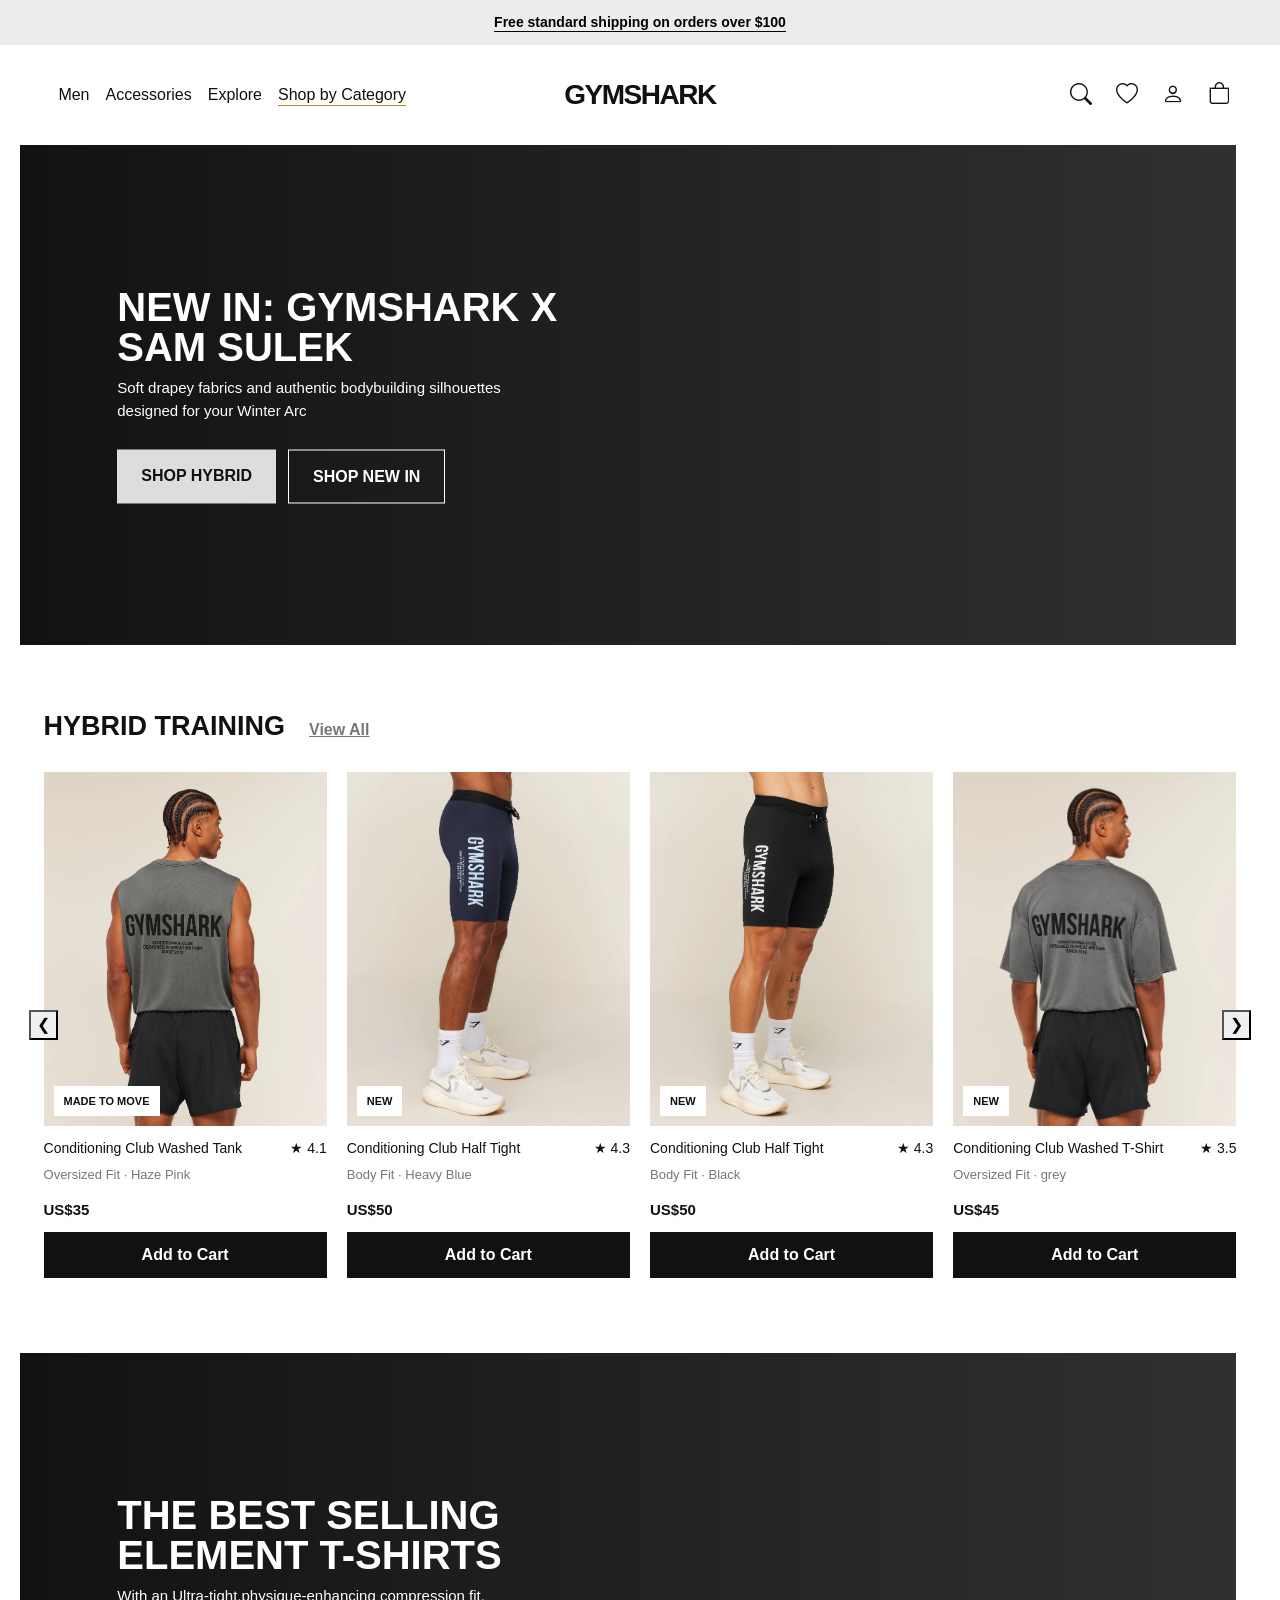
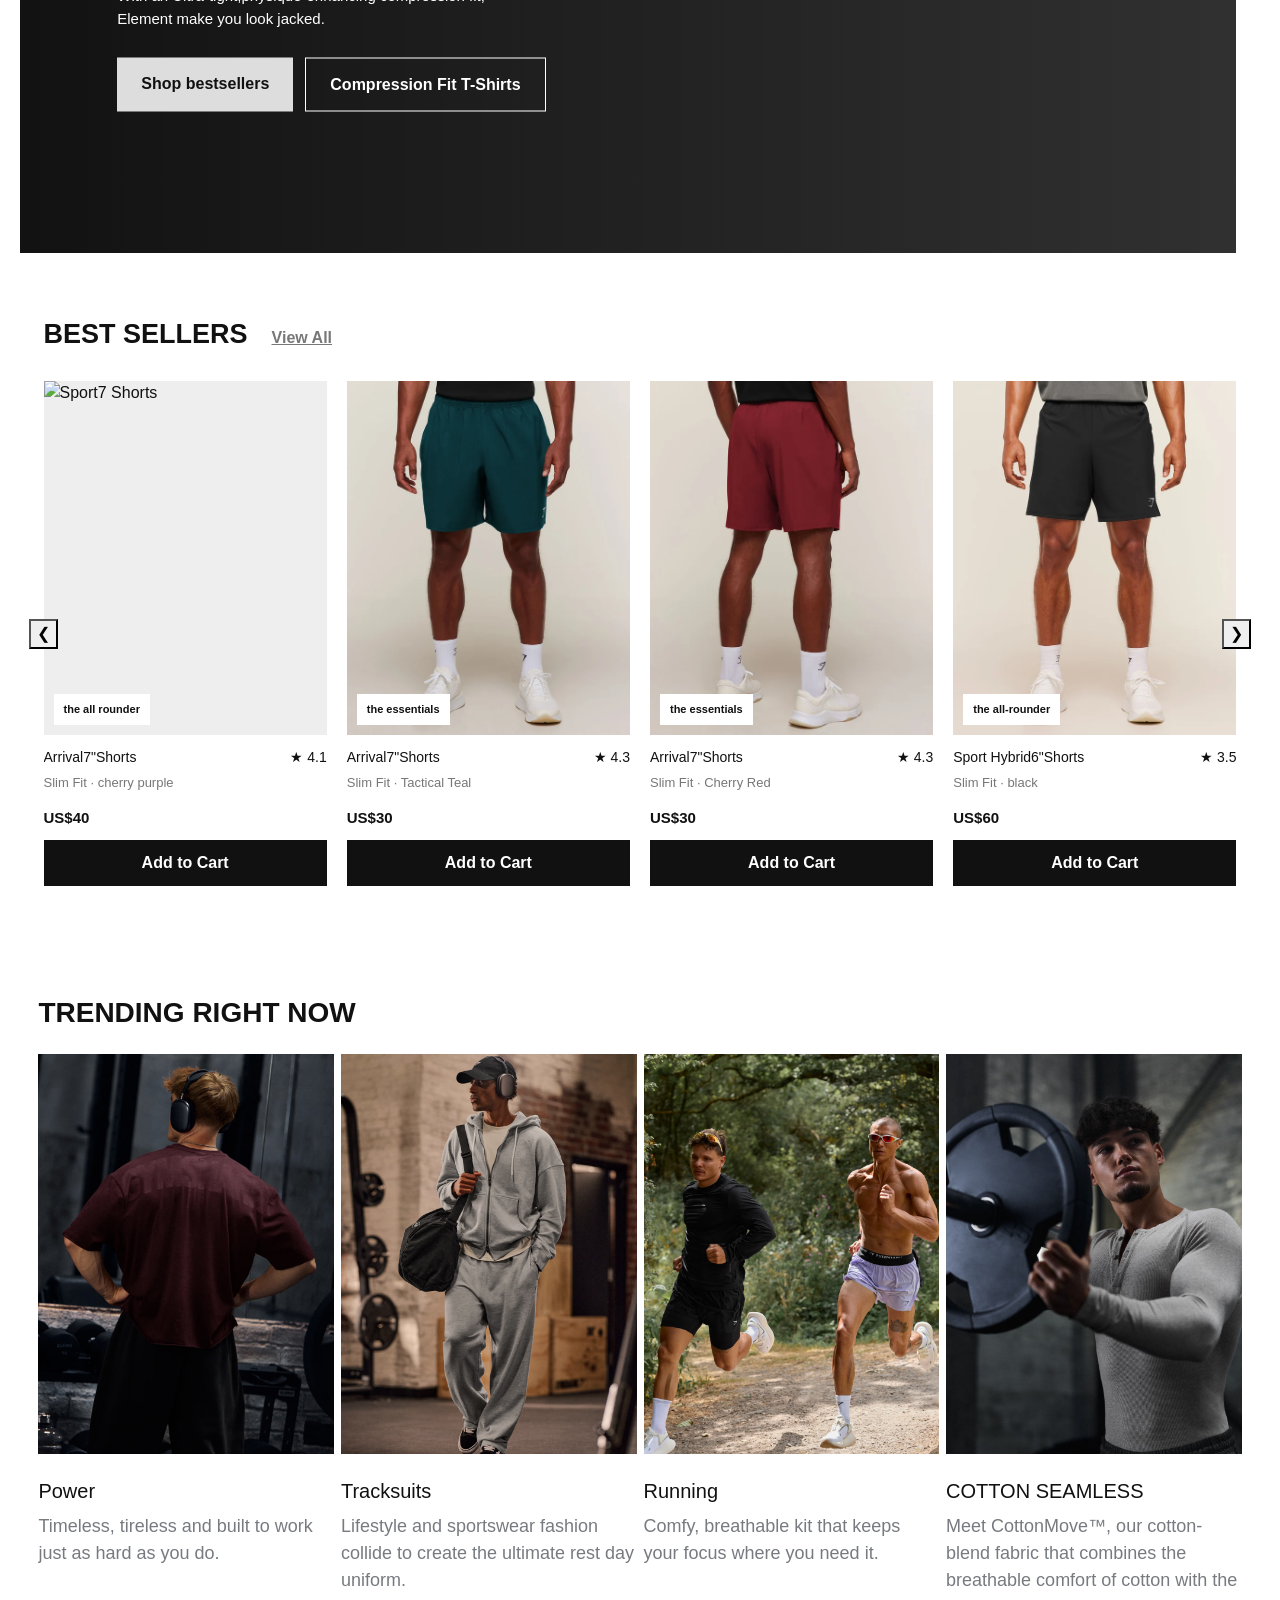
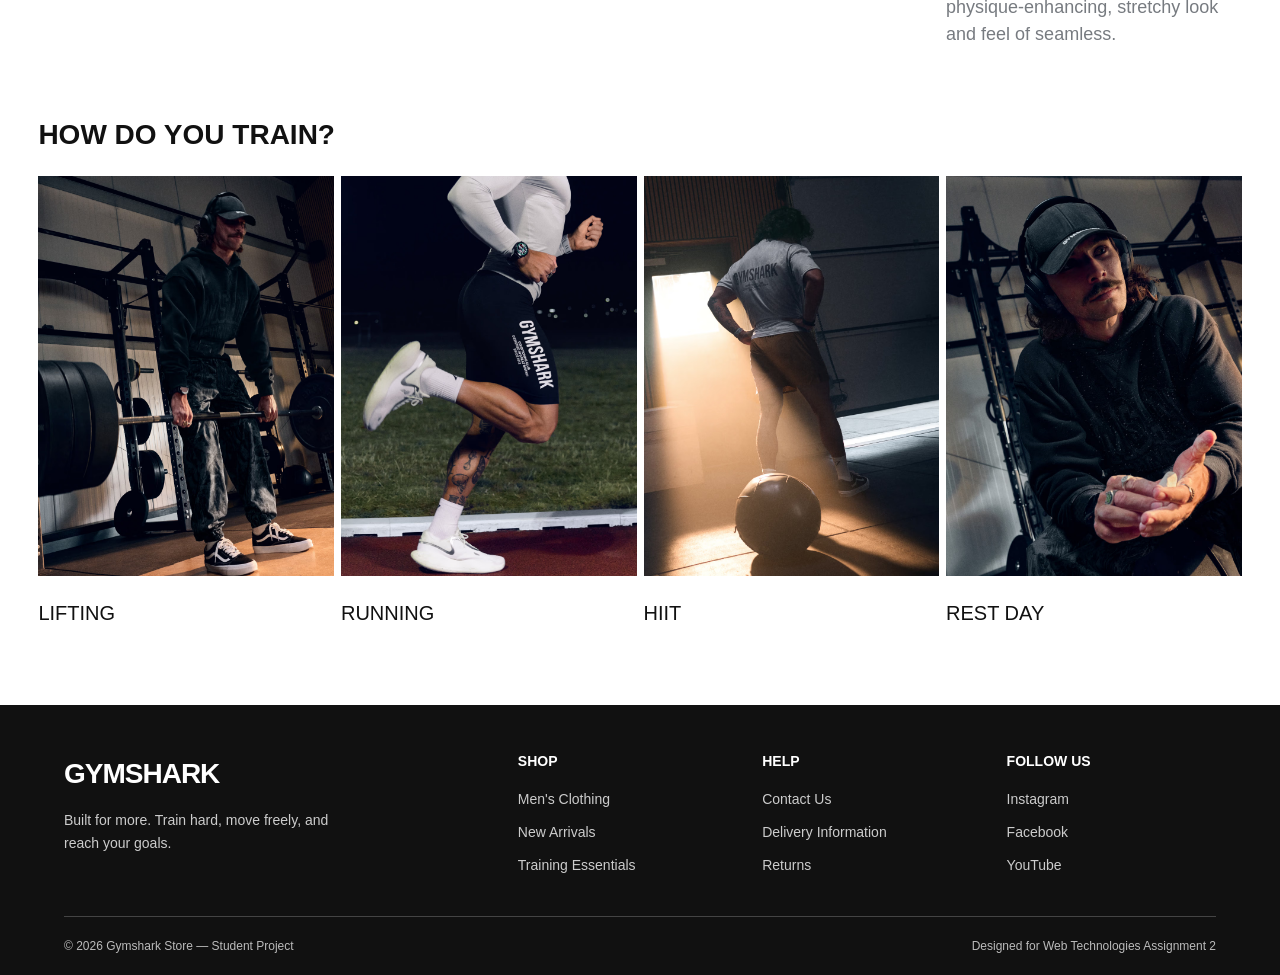
==== commit 86b19431: "Add cart badge and mini cart with per-product limit" ====
--- a/midterm/assignment-2/index.html
+++ b/midterm/assignment-2/index.html
@@ -154,11 +154,18 @@
         <a class="navbar-brand store-logo" href="index.html">GYMSHARK</a>
 
         <div class="nav-icons">
-            <a href="#products" aria-label="Search"><i class="bi bi-search"></i></a>
-            <a href="#products" aria-label="Wishlist"><i class="bi bi-heart"></i></a>
-            <a href="#footer" aria-label="Account"><i class="bi bi-person"></i></a>
-            <a href="product.html" aria-label="Shopping bag"><i class="bi bi-bag"></i></a>
-        </div>
+    <a href="#products" aria-label="Search"><i class="bi bi-search"></i></a>
+    <a href="#products" aria-label="Wishlist"><i class="bi bi-heart"></i></a>
+    <a href="#footer" aria-label="Account"><i class="bi bi-person"></i></a>
+
+    <div class="cart-wrapper">
+        <a href="checkout.html" id="cart-toggle" aria-label="Shopping bag" aria-expanded="false">
+            <i class="bi bi-bag"></i>
+            <span id="cart-badge" class="cart-badge">0</span>
+        </a>
+        <div id="mini-cart" class="mini-cart" hidden></div>
+    </div>
+</div>
 
         <!-- Mobile accordion -->
        
--- a/midterm/assignment-2/css/style.css
+++ b/midterm/assignment-2/css/style.css
@@ -815,5 +815,82 @@
     }
 }
 
-
+/* Cart badge + mini cart */
+.cart-wrapper { position: relative; }
+.cart-wrapper > a { position: relative; display: inline-block; }
+
+.cart-badge {
+    position: absolute;
+    top: -8px;
+    right: -10px;
+    min-width: 18px;
+    height: 18px;
+    padding: 0 5px;
+    display: none;
+    align-items: center;
+    justify-content: center;
+    border-radius: 9px;
+    background: #c00;
+    color: #fff;
+    font-size: 11px;
+    font-weight: 700;
+}
+
+.mini-cart {
+    position: absolute;
+    top: calc(100% + 14px);
+    right: 0;
+    z-index: 3000;
+    width: 320px;
+    max-width: 90vw;
+    padding: 16px;
+    background: #fff;
+    border: 1px solid #ddd;
+    box-shadow: 0 8px 15px rgba(0, 0, 0, 0.15);
+    font-size: 14px;
+}
+.mini-cart[hidden] { display: none; }
+
+.mini-cart-list { list-style: none; margin: 0 0 12px; padding: 0; }
+.mini-cart-list li {
+    display: grid;
+    grid-template-columns: 1fr auto auto;
+    align-items: center;
+    gap: 10px;
+    padding: 8px 0;
+    border-bottom: 1px solid #eee;
+}
+.mini-cart-price { font-weight: 700; }
+.mini-cart-remove {
+    padding: 4px 8px;
+    border: 1px solid #111;
+    background: #fff;
+    font-size: 12px;
+    cursor: pointer;
+}
+.mini-cart-remove:hover { background: #111; color: #fff; }
+.mini-cart-total { margin: 0 0 12px; font-weight: 800; text-align: right; }
+.mini-cart-checkout {
+    display: block;
+    padding: 10px;
+    background: #111;
+    color: #fff;
+    text-align: center;
+    text-decoration: none;
+    font-weight: 700;
+}
+.mini-cart-empty { margin: 0; color: #777; }
+
+.add-to-cart {
+    width: 100%;
+    margin-top: 10px;
+    padding: 10px;
+    border: 1px solid #111;
+    background: #111;
+    color: #fff;
+    font-weight: 700;
+    cursor: pointer;
+}
+.add-to-cart:hover:not(:disabled) { background: #333; }
+.add-to-cart:disabled { background: #ccc; border-color: #ccc; color: #555; cursor: not-allowed; }
     
